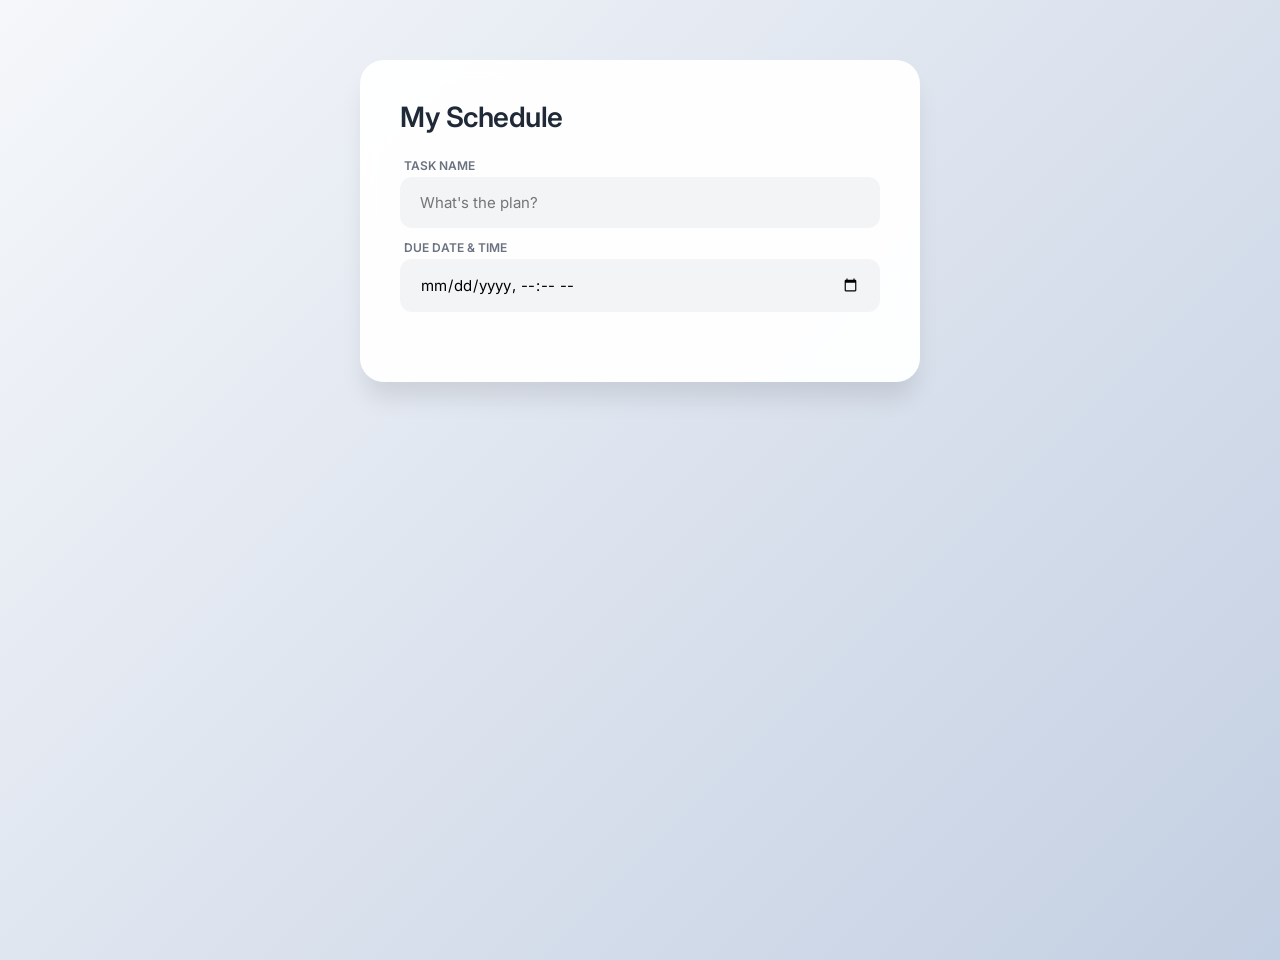
==== TODOLIST.html @ af241636 "Full website now working" ====
<!DOCTYPE html>
<html lang="en">
  <head>
    <meta charset="UTF-8" />
    <meta name="viewport" content="width=device-width, initial-scale=1.0" />
    <title>Premium Task Manager + Time</title>
    <link
      href="https://fonts.googleapis.com/css2?family=Inter:wght@300;400;600&display=swap"
      rel="stylesheet"
    />
    <style>
      :root {
        --bg-gradient: linear-gradient(135deg, #f5f7fa 0%, #c3cfe2 100%);
        --accent-color: #6366f1;
        --text-main: #1f2937;
        --card-bg: rgba(255, 255, 255, 0.95);
      }

      body {
        font-family: "Inter", sans-serif;
        background: var(--bg-gradient);
        min-height: 100vh;
        display: flex;
        justify-content: center;
        align-items: flex-start;
        padding-top: 60px;
        margin: 0;
        color: var(--text-main);
      }

      .app-card {
        background: var(--card-bg);
        width: 100%;
        max-width: 480px;
        padding: 40px;
        border-radius: 24px;
        box-shadow: 0 20px 25px -5px rgba(0, 0, 0, 0.1);
        backdrop-filter: blur(10px);
      }

      h1 {
        font-weight: 600;
        font-size: 28px;
        margin: 0 0 24px 0;
        letter-spacing: -0.5px;
      }

      /* Input Section */
      .input-group {
        display: flex;
        flex-direction: column;
        gap: 12px;
        margin-bottom: 30px;
      }

      input[type="text"],
      input[type="datetime-local"] {
        width: 100%;
        box-sizing: border-box;
        padding: 14px 18px;
        font-size: 15px;
        border: 2px solid transparent;
        background: #f3f4f6;
        border-radius: 12px;
        outline: none;
        transition: all 0.3s ease;
        font-family: inherit;
      }

      input:focus {
        background: #fff;
        border-color: var(--accent-color);
        box-shadow: 0 0 0 4px rgba(99, 102, 241, 0.1);
      }

      label {
        font-size: 12px;
        font-weight: 600;
        color: #6b7280;
        margin-bottom: -8px;
        margin-left: 4px;
      }

      /* Task List */
      ul {
        list-style: none;
        padding: 0;
        margin: 0;
      }

      li {
        display: flex;
        justify-content: space-between;
        align-items: center;
        padding: 16px;
        margin-bottom: 12px;
        background: #fff;
        border-radius: 12px;
        border: 1px solid #f1f3f4;
        animation: slideIn 0.3s ease forwards;
      }

      .task-content {
        display: flex;
        flex-direction: column;
        gap: 4px;
        cursor: pointer;
        flex-grow: 1;
      }

      .todo-text {
        font-size: 16px;
        font-weight: 500;
      }

      .todo-date {
        font-size: 12px;
        color: #6366f1;
        font-weight: 600;
      }

      .completed .todo-text {
        text-decoration: line-through;
        color: #9ca3af;
      }

      .completed .todo-date {
        color: #d1d5db;
      }

      .delete-btn {
        background: #fee2e2;
        color: #ef4444;
        border: none;
        width: 32px;
        height: 32px;
        border-radius: 10px;
        cursor: pointer;
        font-size: 20px;
        display: flex;
        align-items: center;
        justify-content: center;
        margin-left: 15px;
      }

      @keyframes slideIn {
        from {
          opacity: 0;
          transform: translateY(10px);
        }
        to {
          opacity: 1;
          transform: translateY(0);
        }
      }
    </style>
  </head>
  <body>
    <div class="app-card">
      <h1>My Schedule</h1>

      <div class="input-group">
        <label>TASK NAME</label>
        <input
          type="text"
          id="todo-input"
          placeholder="What's the plan?"
          autocomplete="off"
        />

        <label>DUE DATE & TIME</label>
        <input type="datetime-local" id="todo-date" />
      </div>

      <ul id="todo-list"></ul>
    </div>

    <script>
      document.addEventListener("DOMContentLoaded", () => {
        const input = document.getElementById("todo-input");
        const dateInput = document.getElementById("todo-date");
        const list = document.getElementById("todo-list");

        // Helper to format the date nicely
        const formatDate = (dateStr) => {
          if (!dateStr) return "";
          const options = {
            month: "short",
            day: "numeric",
            hour: "2-digit",
            minute: "2-digit",
          };
          return (
            "Due: " + new Date(dateStr).toLocaleDateString("en-US", options)
          );
        };

        input.addEventListener("keydown", (e) => {
          if (e.key === "Enter") {
            const taskValue = input.value.trim();
            const dateValue = dateInput.value;

            if (taskValue !== "") {
              const li = document.createElement("li");

              // Container for text + date
              const content = document.createElement("div");
              content.className = "task-content";

              const spanText = document.createElement("span");
              spanText.className = "todo-text";
              spanText.textContent = taskValue;

              const spanDate = document.createElement("span");
              spanDate.className = "todo-date";
              spanDate.textContent = formatDate(dateValue);

              content.appendChild(spanText);
              if (dateValue) content.appendChild(spanDate);

              // Toggle complete
              content.onclick = () => li.classList.toggle("completed");

              // Delete button
              const btn = document.createElement("button");
              btn.className = "delete-btn";
              btn.innerHTML = "&times;";
              btn.onclick = () => li.remove();

              li.appendChild(content);
              li.appendChild(btn);
              list.appendChild(li);

              // Reset fields
              input.value = "";
              dateInput.value = "";
            }
          }
        });
      });
    </script>
  </body>
</html>
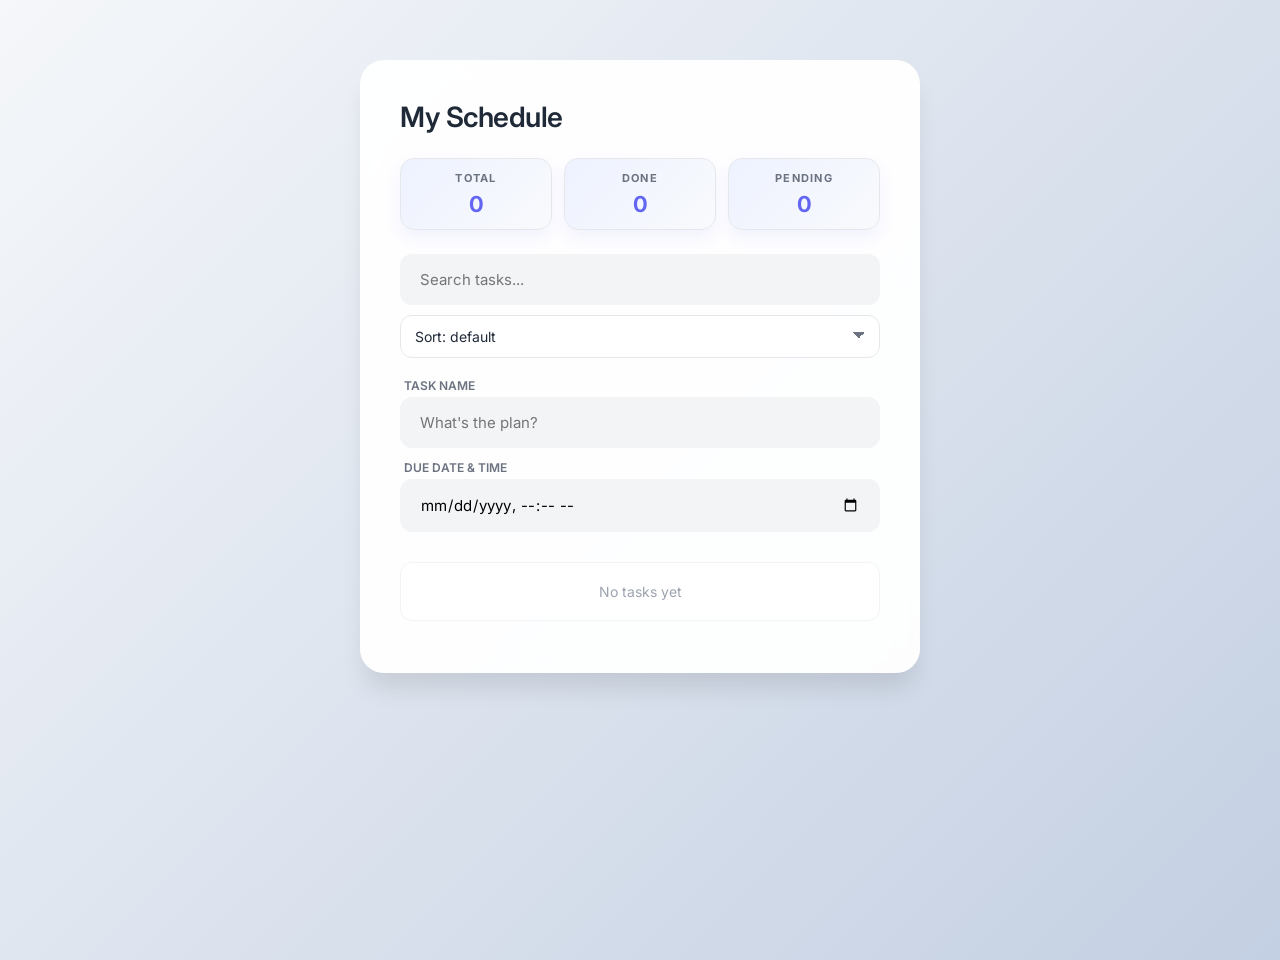
==== commit 7e110e05: "fixed bugs - tasks not saving, no sorting" ====
--- a/TODOLIST.html
+++ b/TODOLIST.html
@@ -45,6 +45,108 @@
         letter-spacing: -0.5px;
       }
 
+      /* Scorecards */
+      .scorecards {
+        display: grid;
+        grid-template-columns: repeat(3, minmax(0, 1fr));
+        gap: 12px;
+        margin-bottom: 24px;
+      }
+
+      .scorecard {
+        background: linear-gradient(135deg, #eef2ff 0%, #f8fafc 100%);
+        border: 1px solid #e5e7eb;
+        border-radius: 14px;
+        padding: 12px;
+        text-align: center;
+        box-shadow: 0 8px 16px rgba(99, 102, 241, 0.08);
+      }
+
+      .score-label {
+        display: block;
+        font-size: 11px;
+        font-weight: 700;
+        letter-spacing: 0.12em;
+        text-transform: uppercase;
+        color: #6b7280;
+        margin-bottom: 6px;
+      }
+
+      .score-value {
+        font-size: 22px;
+        font-weight: 700;
+        color: var(--accent-color);
+      }
+
+      /* Search and controls */
+      .toolbar {
+        display: flex;
+        flex-direction: column;
+        gap: 10px;
+        margin-bottom: 20px;
+      }
+
+      .search-input,
+      .sort-select {
+        width: 100%;
+        box-sizing: border-box;
+        padding: 12px 14px;
+        font-size: 14px;
+        border: 1px solid #e5e7eb;
+        border-radius: 12px;
+        background: #fff;
+        color: var(--text-main);
+        font-family: inherit;
+      }
+
+      .sort-select {
+        appearance: none;
+        background-image: linear-gradient(45deg, transparent 50%, #6b7280 50%),
+          linear-gradient(135deg, #6b7280 50%, transparent 50%);
+        background-position: calc(100% - 20px) calc(1em + 2px),
+          calc(100% - 14px) calc(1em + 2px);
+        background-size: 6px 6px, 6px 6px;
+        background-repeat: no-repeat;
+        padding-right: 36px;
+      }
+
+      .task-actions {
+        display: flex;
+        align-items: center;
+        gap: 8px;
+      }
+
+      .favorite-btn {
+        background: #fef3c7;
+        color: #f59e0b;
+        border: none;
+        width: 32px;
+        height: 32px;
+        border-radius: 10px;
+        cursor: pointer;
+        display: flex;
+        align-items: center;
+        justify-content: center;
+        font-size: 16px;
+        transition: transform 0.2s ease;
+      }
+
+      .favorite-btn.active {
+        background: #f59e0b;
+        color: #fff;
+      }
+
+      .favorite-btn:hover {
+        transform: scale(1.05);
+      }
+
+      .empty-state {
+        justify-content: center;
+        color: #9ca3af;
+        font-size: 14px;
+        padding: 20px 0;
+      }
+
       /* Input Section */
       .input-group {
         display: flex;
@@ -159,6 +261,37 @@
     <div class="app-card">
       <h1>My Schedule</h1>
 
+      <div class="scorecards" aria-label="Task scorecards">
+        <div class="scorecard">
+          <span class="score-label">Total</span>
+          <div class="score-value" id="score-total">0</div>
+        </div>
+        <div class="scorecard">
+          <span class="score-label">Done</span>
+          <div class="score-value" id="score-completed">0</div>
+        </div>
+        <div class="scorecard">
+          <span class="score-label">Pending</span>
+          <div class="score-value" id="score-pending">0</div>
+        </div>
+      </div>
+
+      <div class="toolbar">
+        <input
+          type="text"
+          id="search-input"
+          class="search-input"
+          placeholder="Search tasks..."
+          autocomplete="off"
+        />
+        <select id="sort-select" class="sort-select">
+          <option value="default">Sort: default</option>
+          <option value="alpha">Sort: A-Z</option>
+          <option value="date">Sort: due date</option>
+          <option value="favorite">Sort: favorites first</option>
+        </select>
+      </div>
+
       <div class="input-group">
         <label>TASK NAME</label>
         <input
@@ -179,7 +312,37 @@
       document.addEventListener("DOMContentLoaded", () => {
         const input = document.getElementById("todo-input");
         const dateInput = document.getElementById("todo-date");
+        const searchInput = document.getElementById("search-input");
+        const sortSelect = document.getElementById("sort-select");
         const list = document.getElementById("todo-list");
+        const totalScore = document.getElementById("score-total");
+        const completedScore = document.getElementById("score-completed");
+        const pendingScore = document.getElementById("score-pending");
+        const STORAGE_KEY = "premium-task-manager-tasks";
+        let tasks = [];
+
+        const updateScorecards = () => {
+          const total = tasks.length;
+          const completed = tasks.filter((task) => task.completed).length;
+          const pending = total - completed;
+
+          totalScore.textContent = total;
+          completedScore.textContent = completed;
+          pendingScore.textContent = pending;
+        };
+
+        const loadTasks = () => {
+          try {
+            const savedTasks = JSON.parse(localStorage.getItem(STORAGE_KEY) || "[]");
+            tasks = Array.isArray(savedTasks) ? savedTasks : [];
+          } catch (error) {
+            tasks = [];
+          }
+        };
+
+        const saveTasks = () => {
+          localStorage.setItem(STORAGE_KEY, JSON.stringify(tasks));
+        };
 
         // Helper to format the date nicely
         const formatDate = (dateStr) => {
@@ -195,48 +358,138 @@
           );
         };
 
+        const getSortedTasks = () => {
+          const searchTerm = searchInput.value.trim().toLowerCase();
+          const filtered = tasks.filter((task) => {
+            const matchesText = task.text.toLowerCase().includes(searchTerm);
+            const matchesDate = task.date
+              ? formatDate(task.date).toLowerCase().includes(searchTerm)
+              : false;
+            return matchesText || matchesDate;
+          });
+
+          switch (sortSelect.value) {
+            case "alpha":
+              return filtered.sort((a, b) => a.text.localeCompare(b.text));
+            case "date":
+              return filtered.sort((a, b) => {
+                const dateA = a.date ? new Date(a.date).getTime() : Infinity;
+                const dateB = b.date ? new Date(b.date).getTime() : Infinity;
+                return dateA - dateB;
+              });
+            case "favorite":
+              return filtered.sort((a, b) => {
+                if (a.favorite === b.favorite) {
+                  return a.text.localeCompare(b.text);
+                }
+                return Number(b.favorite) - Number(a.favorite);
+              });
+            default:
+              return filtered;
+          }
+        };
+
+        const renderTasks = () => {
+          list.innerHTML = "";
+          const visibleTasks = getSortedTasks();
+
+          if (!visibleTasks.length) {
+            const emptyState = document.createElement("li");
+            emptyState.className = "empty-state";
+            emptyState.textContent = searchInput.value
+              ? "No matching tasks found"
+              : "No tasks yet";
+            list.appendChild(emptyState);
+            updateScorecards();
+            return;
+          }
+
+          visibleTasks.forEach((task) => {
+            const li = document.createElement("li");
+            li.dataset.id = task.id;
+            if (task.completed) li.classList.add("completed");
+
+            const content = document.createElement("div");
+            content.className = "task-content";
+
+            const spanText = document.createElement("span");
+            spanText.className = "todo-text";
+            spanText.textContent = task.text;
+
+            const spanDate = document.createElement("span");
+            spanDate.className = "todo-date";
+            spanDate.textContent = formatDate(task.date);
+
+            content.appendChild(spanText);
+            if (task.date) content.appendChild(spanDate);
+
+            content.onclick = () => {
+              task.completed = !task.completed;
+              saveTasks();
+              renderTasks();
+            };
+
+            const actions = document.createElement("div");
+            actions.className = "task-actions";
+
+            const favoriteBtn = document.createElement("button");
+            favoriteBtn.className = "favorite-btn";
+            if (task.favorite) favoriteBtn.classList.add("active");
+            favoriteBtn.innerHTML = task.favorite ? "★" : "☆";
+            favoriteBtn.onclick = (event) => {
+              event.stopPropagation();
+              task.favorite = !task.favorite;
+              saveTasks();
+              renderTasks();
+            };
+
+            const btn = document.createElement("button");
+            btn.className = "delete-btn";
+            btn.innerHTML = "&times;";
+            btn.onclick = (event) => {
+              event.stopPropagation();
+              tasks = tasks.filter((item) => item.id !== task.id);
+              saveTasks();
+              renderTasks();
+            };
+
+            actions.appendChild(favoriteBtn);
+            actions.appendChild(btn);
+            li.appendChild(content);
+            li.appendChild(actions);
+            list.appendChild(li);
+          });
+
+          updateScorecards();
+        };
+
         input.addEventListener("keydown", (e) => {
           if (e.key === "Enter") {
             const taskValue = input.value.trim();
             const dateValue = dateInput.value;
 
             if (taskValue !== "") {
-              const li = document.createElement("li");
-
-              // Container for text + date
-              const content = document.createElement("div");
-              content.className = "task-content";
-
-              const spanText = document.createElement("span");
-              spanText.className = "todo-text";
-              spanText.textContent = taskValue;
-
-              const spanDate = document.createElement("span");
-              spanDate.className = "todo-date";
-              spanDate.textContent = formatDate(dateValue);
-
-              content.appendChild(spanText);
-              if (dateValue) content.appendChild(spanDate);
-
-              // Toggle complete
-              content.onclick = () => li.classList.toggle("completed");
-
-              // Delete button
-              const btn = document.createElement("button");
-              btn.className = "delete-btn";
-              btn.innerHTML = "&times;";
-              btn.onclick = () => li.remove();
-
-              li.appendChild(content);
-              li.appendChild(btn);
-              list.appendChild(li);
-
-              // Reset fields
+              tasks.push({
+                id: `${Date.now()}-${Math.random().toString(16).slice(2)}`,
+                text: taskValue,
+                date: dateValue,
+                completed: false,
+                favorite: false,
+              });
+              saveTasks();
+              renderTasks();
+
               input.value = "";
               dateInput.value = "";
             }
           }
         });
+
+        searchInput.addEventListener("input", renderTasks);
+        sortSelect.addEventListener("change", renderTasks);
+
+        loadTasks();
+        renderTasks();
       });
     </script>
   </body>
